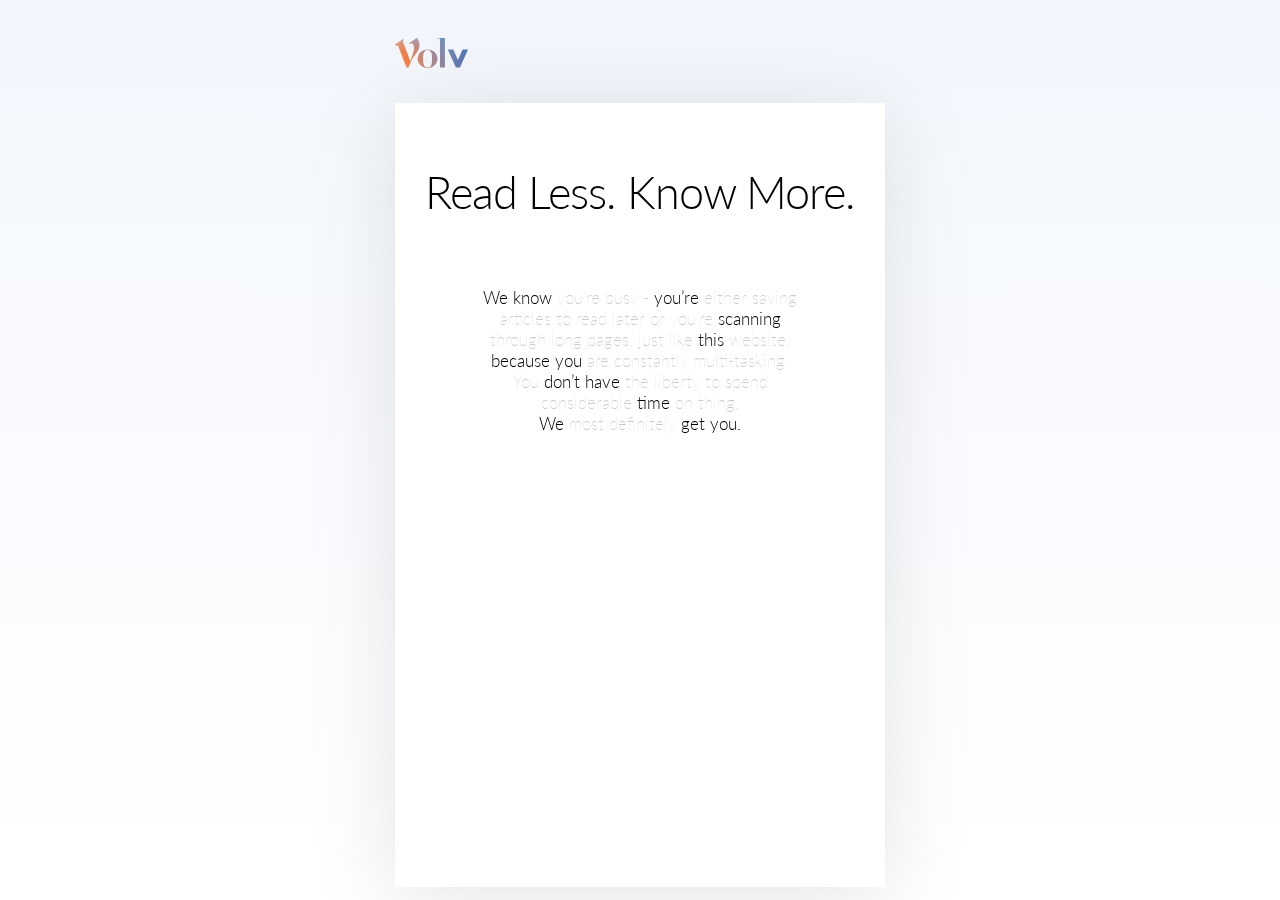
==== volv-email.html @ 5e85d893 "Changed button + added email" ====
<html>

<head>
    <title>Volv - Read Less. Know More.</title>
    <link rel="stylesheet" type="text/css" href="volv-email.css" />
    <link rel="icon" href="Assets/Volv 3.0 Favicon.png" type="image/png" sizes="16x16" />
    <!-- <meta name="theme-color" content="#F9AF8D" /> -->
    <link href="https://fonts.googleapis.com/css?family=Lato:100,300,400,700,900&display=swap" rel="stylesheet" />
    <meta name="viewport" content="width=device-width, initial-scale=1" />
</head>

<body>
    <div class="wrapper">
        <div class="logo">

            <img src="Assets/Volv Logo 3.1 .svg">

        </div>
        <div class="content">

            <div class="read-less-know-more">
                <div>
                    <h1>Read Less. Know More.</h1>

                    <br />

                    <p class="mobile-p">
                        We know <span class="lighttext">you’re busy - </span>you’re
                        <span class="lighttext">either saving

                            <br />
                            articles to read later or you’re </span>scanning
                        <span class="lighttext">
                            <br />
                            through long pages, just like
                        </span>
                        this <span class="lighttext">website,</span>

                        <br />

                        because you
                        <span class="lighttext">are constantly multi-tasking.

                            <br />

                            You </span>don’t have

                        <span class="lighttext">the liberty to spend

                            <br />

                            considerable </span>time
                        <span class="lighttext">on thing.

                            <br />
                        </span>
                        We <span class="lighttext">most definitely </span>get you.
                    </p>

                </div>
            </div>

        </div>
        <div class="footer">

        </div>
    </div>


</body>

</html>
---- volv-email.css ----
body {
    background: linear-gradient(to bottom, #F2F6FC, white);
    display: grid;
    font-family: "Lato", sans-serif;
}

.wrapper {
    display: grid;
    justify-self: center;
    max-width: 720px;
}

.logo {
    padding: 30px 0px;
}

.logo img {
    height: 30px;
}

.content {
    background: #ffffff;
    filter: drop-shadow(0px 10px 40px rgba(0, 0, 0, 0.1));
    padding: 30px;
}

.read-less-know-more {
    font-weight: 300;
    height: 80vh;
    display: grid;
    text-align: center;
}

.read-less-know-more h1 {
    font-weight: 300;
    font-size: 45px;
    text-align: center;
    line-height: 130%;
    letter-spacing: -1px;
}

.mobile-p {
    font-size: 17px;
}

.lighttext {
    font-weight: 100;
    color: #cccccc;
}
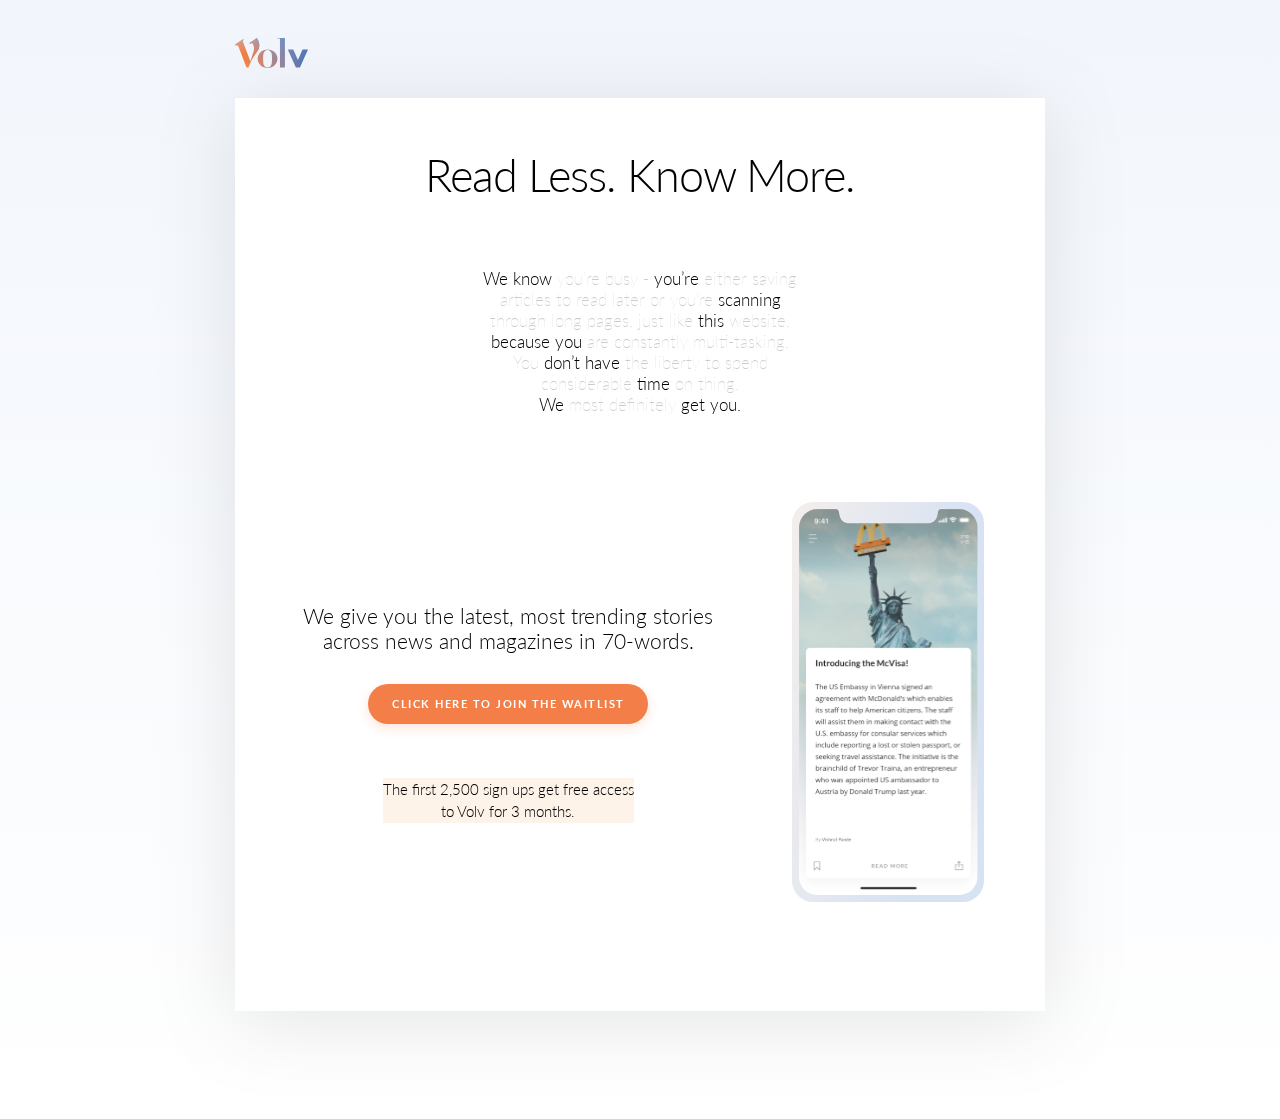
==== commit e4216b66: "email desktop version complete" ====
--- a/volv-email.html
+++ b/volv-email.html
@@ -60,10 +60,43 @@
                 </div>
             </div>
 
-        </div>
-        <div class="footer">
+            <div class="section2">
+                <div class="promo">
+
+                    <p>
+                        We give you the latest, most trending stories<br>
+                        across news and magazines in 70-words.
+                    </p>
+
+                    <form>
+                        <div class="bene_form">
+                            <input class="submitbutton" onclick="thankyou()" type="submit"
+                                value="CLICK HERE TO JOIN THE WAITLIST" />
+                        </div>
+                    </form>
+
+                    <br />
+                    <br />
+
+                    <mark class="volv-highlight">The first 2,500 sign ups get free access<br />
+                        to Volv for 3 months.</mark>
+
+
+
+                </div>
+                <div class="phone">
+
+                    <img src="Assets/straight_phone_noshadow.svg">
+                </div>
+            </div>
+            <br>
 
         </div>
+
+    </div>
+
+    <div class="footer">
+
     </div>
 
 
--- a/volv-email.css
+++ b/volv-email.css
@@ -1,17 +1,19 @@
 body {
     background: linear-gradient(to bottom, #F2F6FC, white);
     display: grid;
+    grid-template-columns: 1fr;
     font-family: "Lato", sans-serif;
 }
 
 .wrapper {
     display: grid;
     justify-self: center;
-    max-width: 720px;
+    width: 100%;
+    max-width: 850px;
 }
 
 .logo {
-    padding: 30px 0px;
+    padding: 30px 20px;
 }
 
 .logo img {
@@ -19,14 +21,18 @@
 }
 
 .content {
+    display: grid;
+    grid-template-columns: 1fr;
     background: #ffffff;
     filter: drop-shadow(0px 10px 40px rgba(0, 0, 0, 0.1));
-    padding: 30px;
+    padding: 20px 40px;
+    grid-gap: 70px;
+    margin: 0px 20px;
+
 }
 
 .read-less-know-more {
     font-weight: 300;
-    height: 80vh;
     display: grid;
     text-align: center;
 }
@@ -35,7 +41,6 @@
     font-weight: 300;
     font-size: 45px;
     text-align: center;
-    line-height: 130%;
     letter-spacing: -1px;
 }
 
@@ -46,4 +51,111 @@
 .lighttext {
     font-weight: 100;
     color: #cccccc;
+}
+
+.section2 {
+    display: grid;
+    grid-template-columns: 2fr 1fr;
+    grid-gap: 30px;
+    align-items: flex-start;
+}
+
+.submitbutton {
+    font-family: "Lato", sans-serif;
+    font-size: 11px;
+    font-weight: 700;
+    background-color: #f47e47;
+    border: none;
+    color: white;
+    border-radius: 20px;
+    padding: 10px 20px;
+
+    height: 40px;
+    text-align: center;
+    width: 280px;
+    letter-spacing: 1.5px;
+    text-decoration: none;
+    box-shadow: 0 4px 12px 0 rgba(244, 126, 71, 0.2);
+    cursor: pointer;
+    z-index: 5;
+    outline: none;
+    transition: 300ms;
+    -webkit-appearance: none;
+    -moz-appearance: none;
+}
+
+.submitbutton:hover {
+    box-shadow: 0 4px 12px 0 rgba(244, 126, 71, 0.2);
+}
+
+.submitbutton:active {
+    background-color: rgb(230, 120, 69);
+    box-shadow: 0 1px 2px 0 rgba(244, 126, 71, 0.2);
+}
+
+.promo {
+    display: grid;
+    text-align: center;
+    /* grid-row: 2; */
+    justify-items: center;
+    align-self: center;
+
+}
+
+.phone {
+    justify-self: center;
+}
+
+.phone>img {
+    height: 400px;
+}
+
+.bene_form {
+    display: grid;
+    grid-template-columns: 1fr;
+    margin-top: 10px;
+    max-width: 420px;
+}
+
+.promo>p {
+    font-size: 21px;
+    font-weight: 300;
+}
+
+.volv-highlight {
+    background-color: #fef3e9;
+    font-weight: 300;
+    font-size: 15px;
+    text-align: center;
+    line-height: 150%;
+}
+
+.footer {
+    display: grid;
+    align-content: center;
+    grid-area: footer;
+    height: 100px;
+    background-color: #fcfcfc;
+    color: rgb(89, 89, 89);
+    font-family: "Lato", sans-serif;
+    font-size: 13px;
+    font-weight: 400;
+    width: 100%;
+}
+
+.footer>div {
+    margin-left: auto;
+    margin-right: auto;
+    /* width: 250px; */
+    text-align: center;
+}
+
+a {
+    color: inherit;
+    text-decoration: none;
+    cursor: pointer;
+}
+
+a:hover {
+    text-decoration: underline;
 }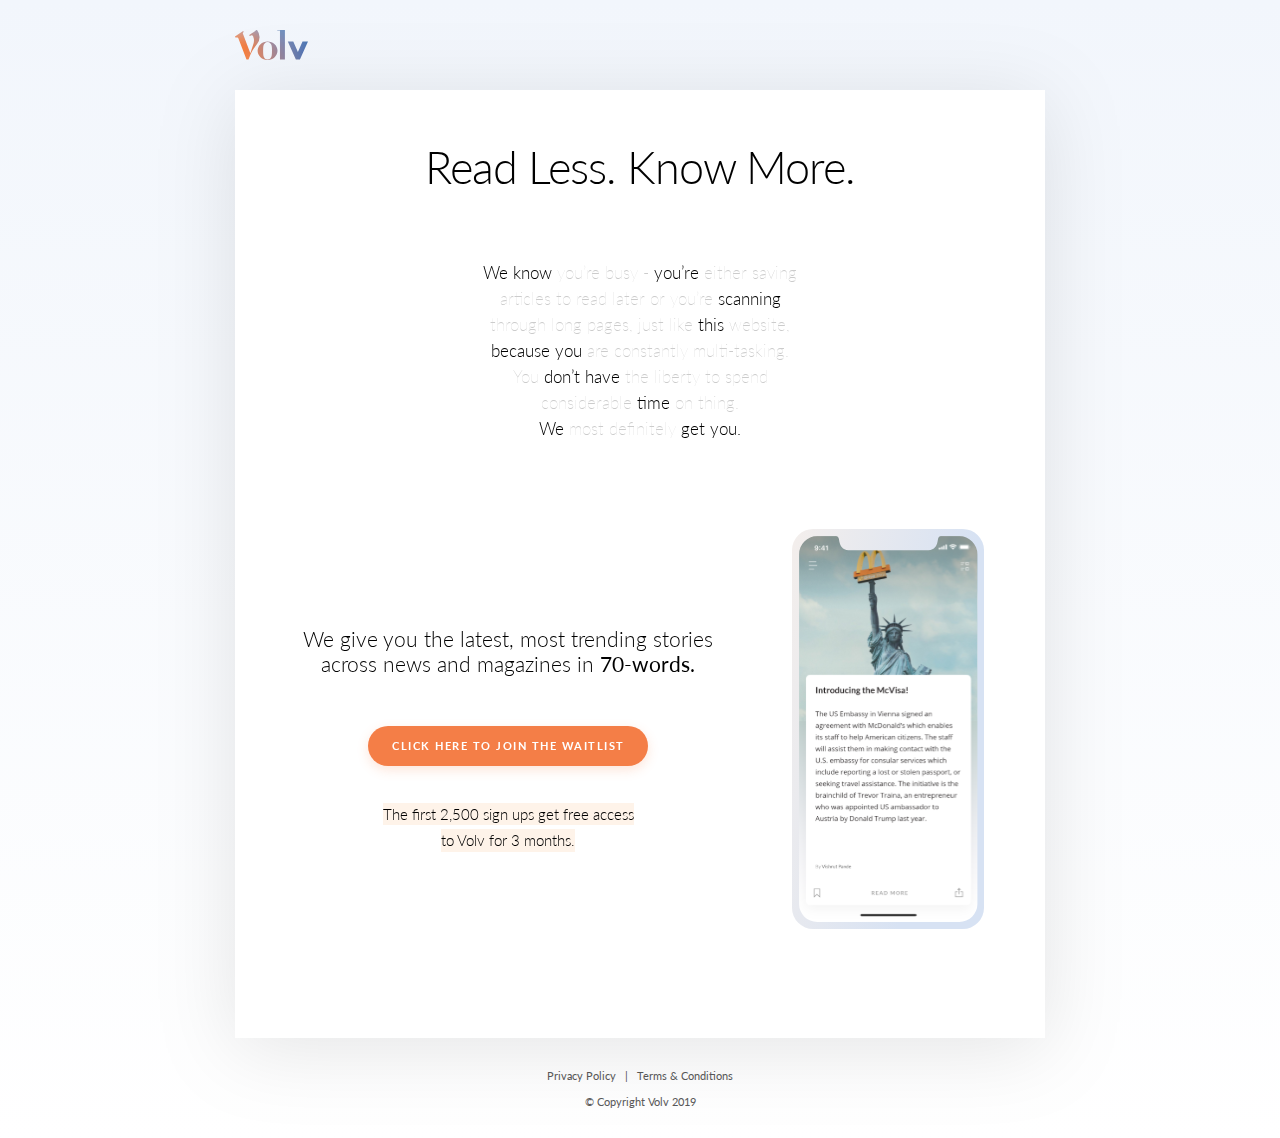
==== commit 8899b351: "emai complete + fixed highlight text" ====
--- a/volv-email.html
+++ b/volv-email.html
@@ -1,7 +1,7 @@
 <html>
 
 <head>
-    <title>Volv - Read Less. Know More.</title>
+    <title>Volv Email</title>
     <link rel="stylesheet" type="text/css" href="volv-email.css" />
     <link rel="icon" href="Assets/Volv 3.0 Favicon.png" type="image/png" sizes="16x16" />
     <!-- <meta name="theme-color" content="#F9AF8D" /> -->
@@ -20,7 +20,9 @@
 
             <div class="read-less-know-more">
                 <div>
-                    <h1>Read Less. Know More.</h1>
+                    <h1 class="read-desktop">Read Less. Know More.</h1>
+
+                    <h1 class="read-mobile">Read Less.<br>Know More.</h1>
 
                     <br />
 
@@ -65,8 +67,10 @@
 
                     <p>
                         We give you the latest, most trending stories<br>
-                        across news and magazines in 70-words.
+                        across news and magazines in <b>70-words.</b>
                     </p>
+
+                    <br>
 
                     <form>
                         <div class="bene_form">
@@ -75,11 +79,11 @@
                         </div>
                     </form>
 
-                    <br />
+
                     <br />
 
-                    <mark class="volv-highlight">The first 2,500 sign ups get free access<br />
-                        to Volv for 3 months.</mark>
+                    <mark class="volv-highlight">The first 2,500 sign ups get free access</mark>
+                    <mark class="volv-highlight">to Volv for 3 months.</mark>
 
 
 
@@ -96,8 +100,19 @@
     </div>
 
     <div class="footer">
+        <div>
+            <span><a href="https://volvmedia.com/PrivacyPolicy">Privacy Policy
+                </a></span>
+            &nbsp;&nbsp;|&nbsp;&nbsp;
+            <span><a href="https://volvmedia.com/TermsAndConditions">Terms & Conditions</a>
+            </span>
+        </div>
+        <br />
+        <div>
+            <span>© Copyright Volv 2019</span>
+        </div>
+    </div>
 
-    </div>
 
 
 </body>
--- a/volv-email.css
+++ b/volv-email.css
@@ -3,6 +3,7 @@
     display: grid;
     grid-template-columns: 1fr;
     font-family: "Lato", sans-serif;
+    margin: 0px;
 }
 
 .wrapper {
@@ -44,8 +45,21 @@
     letter-spacing: -1px;
 }
 
+.read-mobile {
+    display: none;
+}
+
+.read-desktop {
+    display: block;
+}
+
+b {
+    font-weight: 400;
+}
+
 .mobile-p {
     font-size: 17px;
+    line-height: 26px;
 }
 
 .lighttext {
@@ -128,17 +142,17 @@
     font-size: 15px;
     text-align: center;
     line-height: 150%;
+    margin: 2px;
 }
 
 .footer {
     display: grid;
     align-content: center;
-    grid-area: footer;
+
     height: 100px;
-    background-color: #fcfcfc;
     color: rgb(89, 89, 89);
     font-family: "Lato", sans-serif;
-    font-size: 13px;
+    font-size: 11px;
     font-weight: 400;
     width: 100%;
 }
@@ -158,4 +172,47 @@
 
 a:hover {
     text-decoration: underline;
+}
+
+@media only screen and (max-width: 640px) {
+    .section2 {
+        grid-template-columns: 1fr;
+    }
+
+    .promo {
+        grid-row: 2;
+
+    }
+
+    .logo {
+        padding: 20px 20px;
+    }
+
+    .logo img {
+        height: 20px;
+    }
+}
+
+@media only screen and (max-width: 560px) {
+    .read-less-know-more h1 {
+        font-weight: 300;
+        font-size: 36px;
+        text-align: center;
+        letter-spacing: -1px;
+    }
+
+    .mobile-p {
+        font-size: 15px;
+        line-height: 26px;
+    }
+}
+
+@media only screen and (max-width: 480px) {
+    .read-mobile {
+        display: block;
+    }
+
+    .read-desktop {
+        display: none;
+    }
 }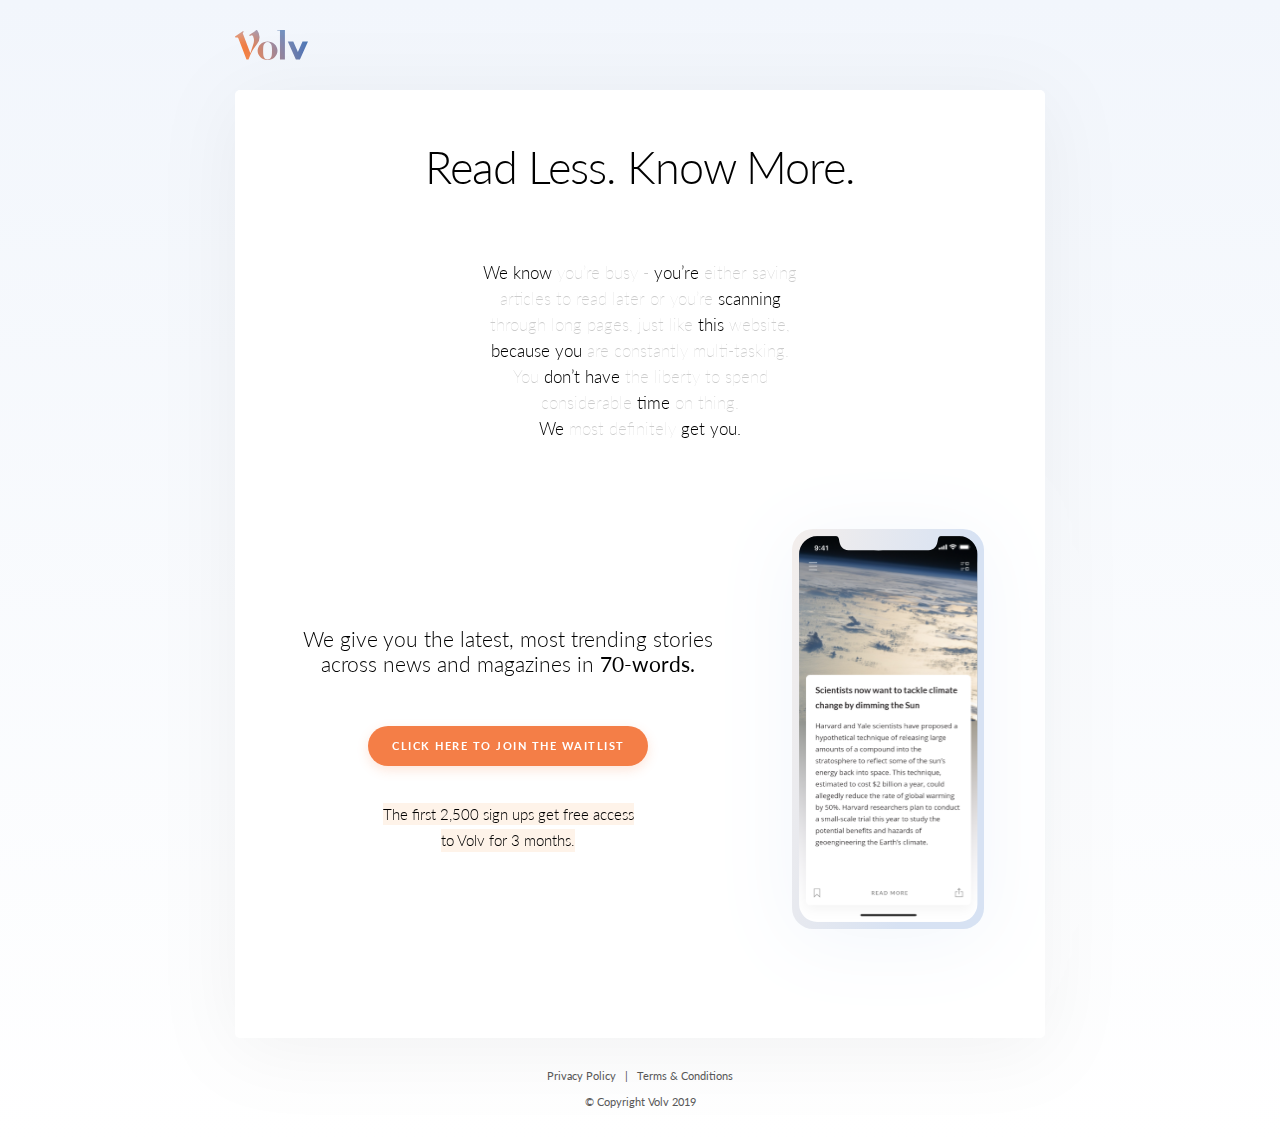
==== commit 2ed34813: "Changed Phone SS, fixed highlight on Volv Landing page." ====
--- a/volv-email.html
+++ b/volv-email.html
@@ -90,7 +90,7 @@
                 </div>
                 <div class="phone">
 
-                    <img src="Assets/straight_phone_noshadow.svg">
+                    <img src="Assets/straight_phone_2.svg">
                 </div>
             </div>
             <br>
--- a/volv-email.css
+++ b/volv-email.css
@@ -25,11 +25,11 @@
     display: grid;
     grid-template-columns: 1fr;
     background: #ffffff;
-    filter: drop-shadow(0px 10px 40px rgba(0, 0, 0, 0.1));
+    filter: drop-shadow(0px 10px 40px rgba(0, 0, 0, 0.05));
     padding: 20px 40px;
     grid-gap: 70px;
     margin: 0px 20px;
-
+    border-radius: 5px;
 }
 
 .read-less-know-more {
@@ -122,6 +122,7 @@
 
 .phone>img {
     height: 400px;
+    filter: drop-shadow(0px 10px 40px #F2F6FC);
 }
 
 .bene_form {
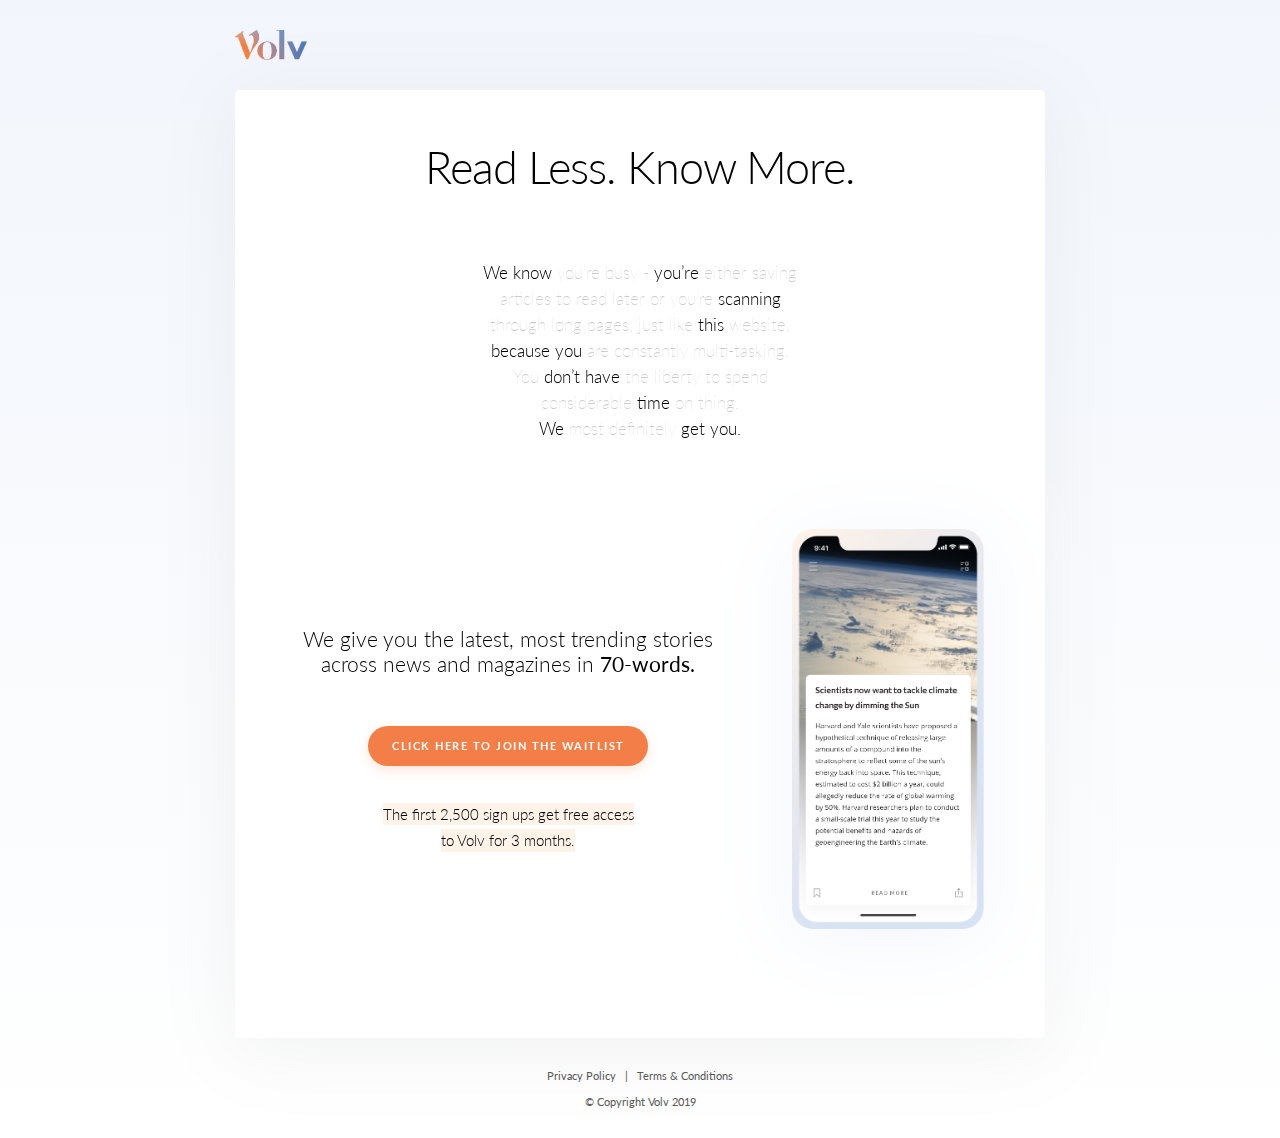
==== commit 9c481aa6: "switched to png on email" ====
--- a/volv-email.html
+++ b/volv-email.html
@@ -6,14 +6,14 @@
     <link rel="icon" href="Assets/Volv 3.0 Favicon.png" type="image/png" sizes="16x16" />
     <!-- <meta name="theme-color" content="#F9AF8D" /> -->
     <link href="https://fonts.googleapis.com/css?family=Lato:100,300,400,700,900&display=swap" rel="stylesheet" />
-    <meta name="viewport" content="width=device-width, initial-scale=1" />
+    <meta name="viewport" content="width=device-width" />
 </head>
 
 <body>
     <div class="wrapper">
         <div class="logo">
 
-            <img src="Assets/Volv Logo 3.1 .svg">
+            <img src="Assets/Volv Logo 3.1@2x.png">
 
         </div>
         <div class="content">
@@ -90,7 +90,7 @@
                 </div>
                 <div class="phone">
 
-                    <img src="Assets/straight_phone_2.svg">
+                    <img src="Assets/straight_phone_2.png">
                 </div>
             </div>
             <br>
